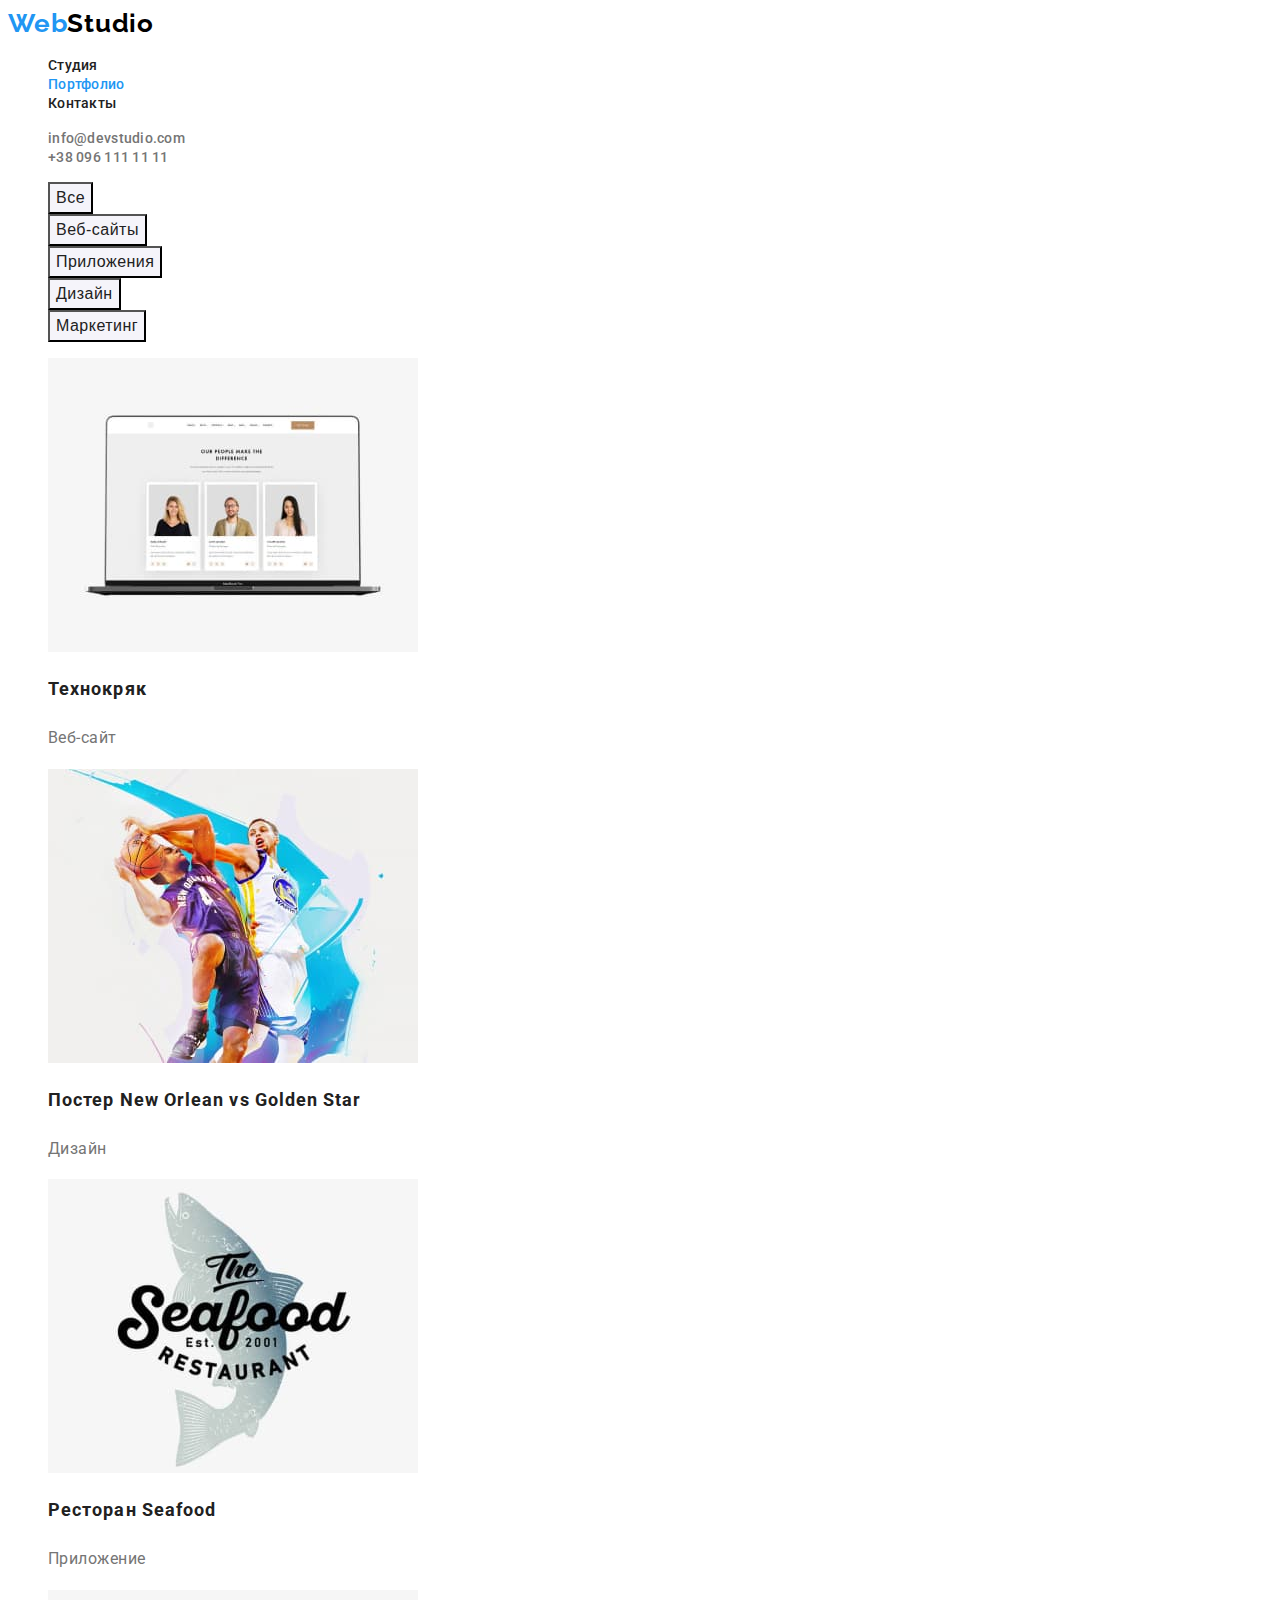
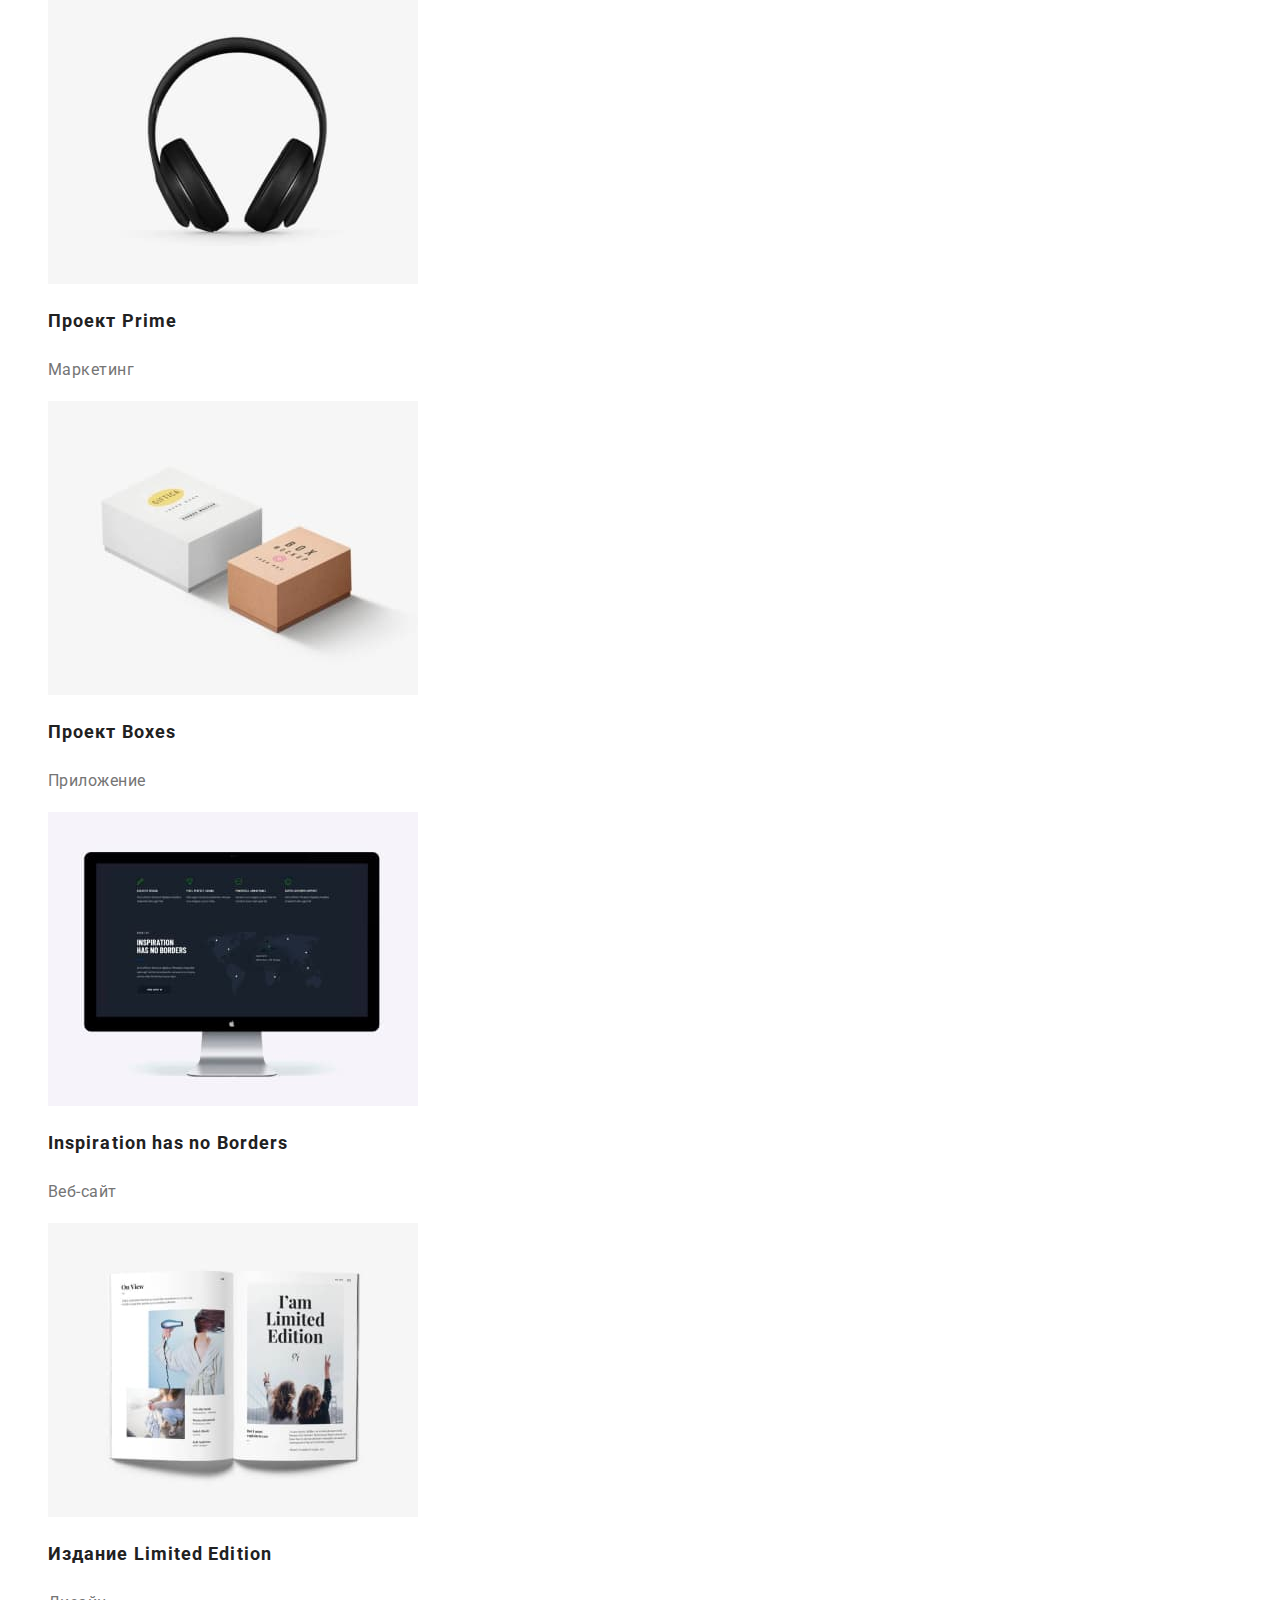
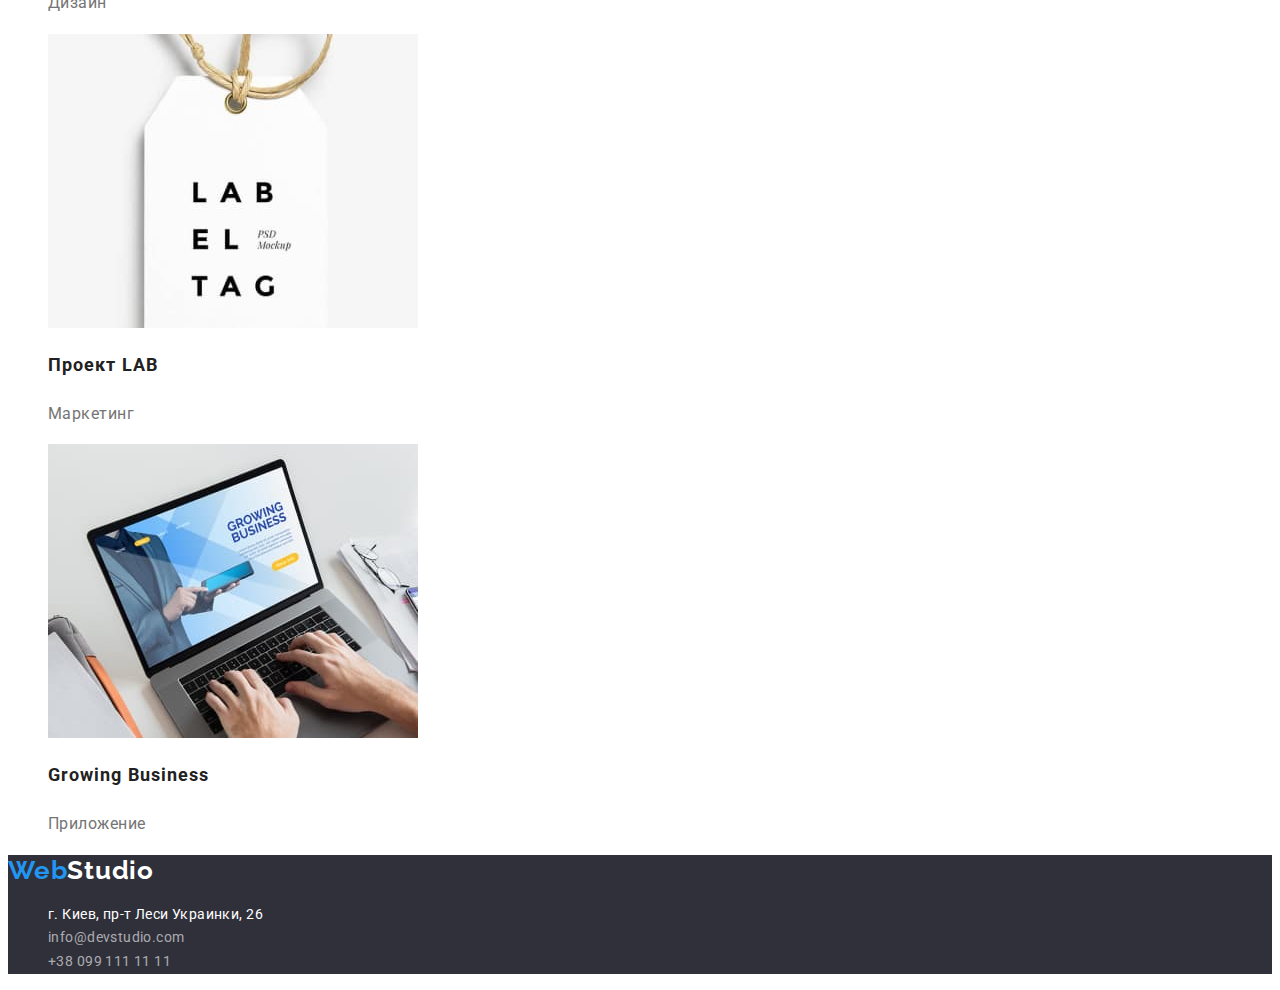
==== portfolio.html @ 878da21d "initial" ====
<!DOCTYPE html>
<html lang="ru">
  <head>
    <link
      rel="stylesheet"
      href="https://cdnjs.cloudflare.com/ajax/libs/modern-normalize/1.1.0/modern-normalize.min.css"
      integrity="sha512-wpPYUAdjBVSE4KJnH1VR1HeZfpl1ub8YT/NKx4PuQ5NmX2tKuGu6U/JRp5y+Y8XG2tV+wKQpNHVUX03MfMFn9Q=="
      crossorigin="anonymous"
      referrerpolicy="no-referrer"
    />
    <meta charset="UTF-8" />
    <meta http-equiv="X-UA-Compatible" content="IE=edge" />
    <meta name="viewport" content="width=device-width, initial-scale=1.0" />
    <title>Document</title>
    <link rel="preconnect" href="https://fonts.googleapis.com" />
    <link rel="preconnect" href="https://fonts.gstatic.com" crossorigin />
    <link
      href="https://fonts.googleapis.com/css2?family=Raleway:wght@700&family=Roboto:wght@400;500;700;900&display=swap"
      rel="stylesheet"
    />
    <link rel="stylesheet" href="./css/styles.css" />
  </head>

  <body>
    <header>
      <nav>
        <a class="logo link" lang="en" href="./index.html"
          ><span>Web</span>Studio
        </a>
        <ul class="site-nav list">
          <li>
            <a class="header-link link" href="./index.html">Студия</a>
          </li>
          <li>
            <a class="header-link link current" href="./portfolio.html">
              Портфолио
            </a>
          </li>
          <li>
            <a class="header-link link" href="">Контакты</a>
          </li>
        </ul>
      </nav>
      <ul class="header-contact-list list">
        <li>
          <a class="header-contact-link link" href="mailto:info@devstudio.com">
            info@devstudio.com
          </a>
        </li>
        <li>
          <a class="header-contact-link link" href="tel:+380961111111">
            +38 096 111 11 11
          </a>
        </li>
      </ul>
    </header>

    <main>
      <section class="section">
        <!-- Портфолио -->
        <!-- <h1>Наши проекты</h1> -->

        <!-- Фильтр -->
        <ul class="list">
          <li>
            <button class="radiobutton button secondary" type="button">
              Все
            </button>
          </li>
          <li>
            <button class="radiobutton button secondary" type="button">
              Веб-сайты
            </button>
          </li>
          <li>
            <button class="radiobutton button secondary" type="button">
              Приложения
            </button>
          </li>
          <li>
            <button class="radiobutton button secondary" type="button">
              Дизайн
            </button>
          </li>
          <li>
            <button class="radiobutton button secondary" type="button">
              Маркетинг
            </button>
          </li>
        </ul>

        <ul class="portfolio list">
          <li>
            <a class="link" href="">
              <img
                src="./images/portfolio/1-tekhnokriak.jpg"
                alt="Экран ноутбука"
                width="370"
                height="294"
              />
              <h2 class="title">Технокряк</h2>
              <p class="project-kind">Веб-сайт</p>
            </a>
          </li>

          <li>
            <a class="link" href="">
              <img
                src="./images/portfolio/2-neworlean.jpg"
                alt="Два баскетболиста"
                width="370"
                height="294"
              />
              <h2 class="title">
                Постер <span lang="en">New Orlean vs Golden Star</span>
              </h2>
              <p class="project-kind">Дизайн</p>
            </a>
          </li>

          <li>
            <a class="link" href="">
              <img
                src="./images/portfolio/3-seafood.jpg"
                alt="Логотип с рыбой"
                width="370"
                height="294"
              />
              <h2 class="title">Ресторан <span lang="en">Seafood</span></h2>
              <p class="project-kind">Приложение</p>
            </a>
          </li>

          <li>
            <a class="link" href="">
              <img
                src="./images/portfolio/4-prime.jpg"
                alt="Наушники"
                width="370"
                height="294"
              />
              <h2 class="title">Проект <span lang="en">Prime</span></h2>
              <p class="project-kind">Маркетинг</p>
            </a>
          </li>

          <li>
            <a class="link" href="">
              <img
                src="./images/portfolio/5-boxes.jpg"
                alt="Два контейнера"
                width="370"
                height="294"
              />
              <h2 class="title">Проект <span lang="en">Boxes</span></h2>
              <p class="project-kind">Приложение</p>
            </a>
          </li>

          <li>
            <a class="link" href="">
              <img
                src="./images/portfolio/6-inspiration.jpg"
                alt="Монитор с изображением карты мира"
                width="370"
                height="294"
              />
              <h2 class="title">
                <span lang="en">Inspiration has no Borders</span>
              </h2>
              <p class="project-kind">Веб-сайт</p>
            </a>
          </li>

          <li>
            <a class="link" href="">
              <img
                src="./images/portfolio/7-limitededit.jpg"
                alt="Открытая книга"
                width="370"
                height="294"
              />
              <h2 class="title">
                Издание <span lang="en">Limited Edition</span>
              </h2>
              <p class="project-kind">Дизайн</p>
            </a>
          </li>

          <li>
            <a class="link" href="">
              <img
                src="./images/portfolio/8-lab.jpg"
                alt="Бирка с логотипом"
                width="370"
                height="294"
              />
              <h2 class="title">Проект <span lang="en">LAB</span></h2>
              <p class="project-kind">Маркетинг</p>
            </a>
          </li>

          <li>
            <a class="link" href="">
              <img
                src="./images/portfolio/9-growing.jpg"
                alt="Откытый ноутбук"
                width="370"
                height="294"
              />
              <h2 class="title"><span lang="en">Growing Business</span></h2>
              <p class="project-kind">Приложение</p>
            </a>
          </li>
        </ul>
      </section>
    </main>

    <footer>
      <a class="logo link" lang="en" href="./index.html">
        <span>Web</span>Studio
      </a>
      <address>
        <ul class="list">
          <li>
            <a
              class="footer-location link"
              href=""
              target="_blank"
              rel="noopener noreferrer"
              >г. Киев, пр-т Леси Украинки, 26
            </a>
          </li>
          <li>
            <a class="footer-contact link" href="mailto:info@example.com"
              >info@devstudio.com
            </a>
          </li>
          <li>
            <a class="footer-contact link" href="tel:+380991111111"
              >+38 099 111 11 11
            </a>
          </li>
        </ul>
      </address>
    </footer>
  </body>
</html>
---- css/styles.css ----
/* 
цвет  текста (заголовки) #212121
цвет текста (абзацы) #757575
белый #FFFFFF
белый вотричный rgba(255, 255, 255, 0.6)
лого #000000
акцент #2196F3
вторичный цвет фона #F5F4FA
фон футера #2F303A

*/

:root {
  --primary-text-color: #757575;
  --title-text-color: #212121;
  --accent-color: #2196f3;
  --primary-background-color: #ffffff;
  --secondary-background-color: #f5f4fa;
  --footer-background-color: #2f303a;
}

body {
  font-family: "roboto", sans-serif;
  background-color: var(--primary-background-color);
  color: var(--primary-text-color);
}

.list {
  list-style: none;
}

.link {
  text-decoration: none;
}

/* buttons */
.button.primary {
  color: #ffffff;
  background-color: var(--accent-color);
  text-align: center;
}
.button.primary:hover,
.button.primary:focus {
  color: var(--accent-color);
  background-color: var(--secondary-background-color);
}

.button.secondary {
  color: var(--title-text-color);
  background-color: var(--secondary-background-color);
  text-align: center;
}

.button.secondary:hover,
.button.secondary:focus {
  color: #ffffff;
  background-color: var(--accent-color);
}

/* logo */
.logo {
  font-family: "raleway", sans-serif;
  font-weight: 700;
  font-size: 26px;
  line-height: 1.2;
  letter-spacing: 0.03em;
  color: #000000;
}
.logo span {
  color: var(--accent-color);
}

/* site-nav */

.header-link {
  color: var(--title-text-color);
  font-weight: 500;
  font-size: 14px;
  line-height: 1.14;
  letter-spacing: 0.02em;
}

.header-link.current {
  color: var(--accent-color);
}

.header-contact-link {
  color: var(--primary-text-color);
  font-weight: 500;
  font-size: 14px;
  line-height: 1.14;
  letter-spacing: 0.02em;
}

.header-link:hover,
.header-contact-link:hover,
.header-link:focus,
.header-contact-link:focus,
.footer-location:hover,
.footer-location:focus,
.footer-contact:hover,
.footer-contact:focus {
  color: var(--accent-color);
}

/* hero */
.hero-title {
  color: #ffffff;
  font-weight: 900;
  font-size: 44px;
  line-height: 1.36;
  text-align: center;
  letter-spacing: 0.06em;
  text-transform: uppercase;
}

.hero {
  background-color: var(--footer-background-color);
}

.hero .button {
  font-weight: bold;
  font-size: 16px;
  line-height: 1.87;
  display: flex;
  align-items: center;
  letter-spacing: 0.06em;
}

/* section */
.section-title {
  color: var(--title-text-color);
  font-weight: 700;
  font-size: 36px;
  line-height: 1.17;
  text-align: center;
  letter-spacing: 0.03em;
}

/* benefits */
.benefits .title {
  color: var(--title-text-color);
  font-weight: 700;
  font-size: 14px;
  line-height: 1.14;
  letter-spacing: 0.03em;
  text-transform: uppercase;
}
.benefits p {
  font-weight: 400;
  font-size: 14px;
  line-height: 1.71;
  letter-spacing: 0.03em;
}

/* team */

.team.section {
  background-color: var(--secondary-background-color);
}

.team-name {
  color: var(--title-text-color);
  font-weight: 500;
  font-size: 16px;
  line-height: 1.19;
  text-align: center;
  letter-spacing: 0.03em;
}
.team-function {
  font-weight: 400;
  font-size: 16px;
  line-height: 1.19;
  text-align: center;
  letter-spacing: 0.03em;
}

/* footer */
footer {
  background-color: var(--footer-background-color);
}
footer .logo {
  color: #ffffff;
}

.footer-location {
  color: #ffffff;
  font-style: normal;
  font-weight: 400;
  font-size: 14px;
  line-height: 1.71;
  letter-spacing: 0.03em;
}

.footer-contact {
  color: rgba(255, 255, 255, 0.6);
  font-style: normal;
  font-weight: 400;
  font-size: 14px;
  line-height: 1.71;
  letter-spacing: 0.03em;
}

/* portfolio */

.radiobutton {
  color: var(--title-text-color);
  background-color: var(--secondary-background-color);
  font-weight: 500;
  font-size: 16px;
  line-height: 1.62;
  letter-spacing: 0.03em;
}

.portfolio .title {
  color: var(--title-text-color);
  font-weight: 700;
  font-size: 18px;
  line-height: 2;
  letter-spacing: 0.06em;
}

.portfolio .project-kind {
  color: var(--primary-text-color);
  font-weight: 400;
  font-size: 16px;
  line-height: 1.87;
  letter-spacing: 0.03em;
}
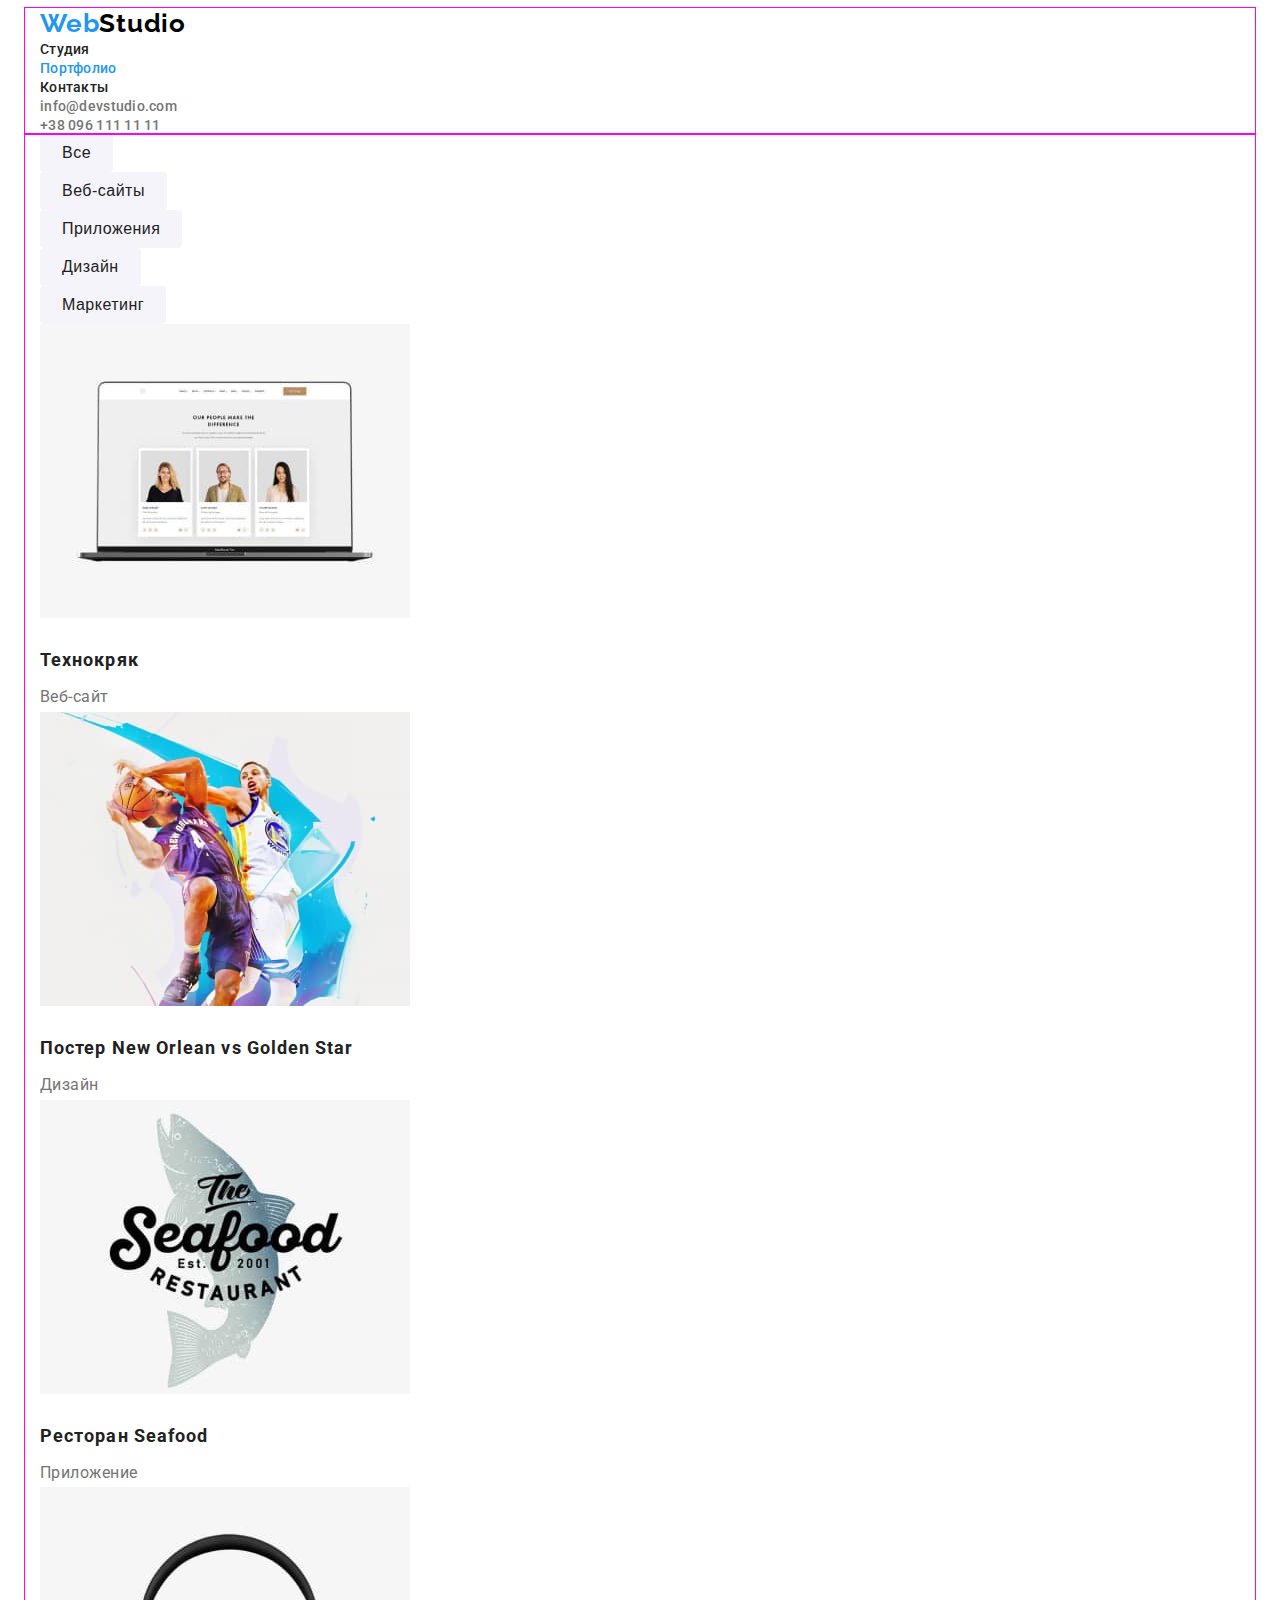
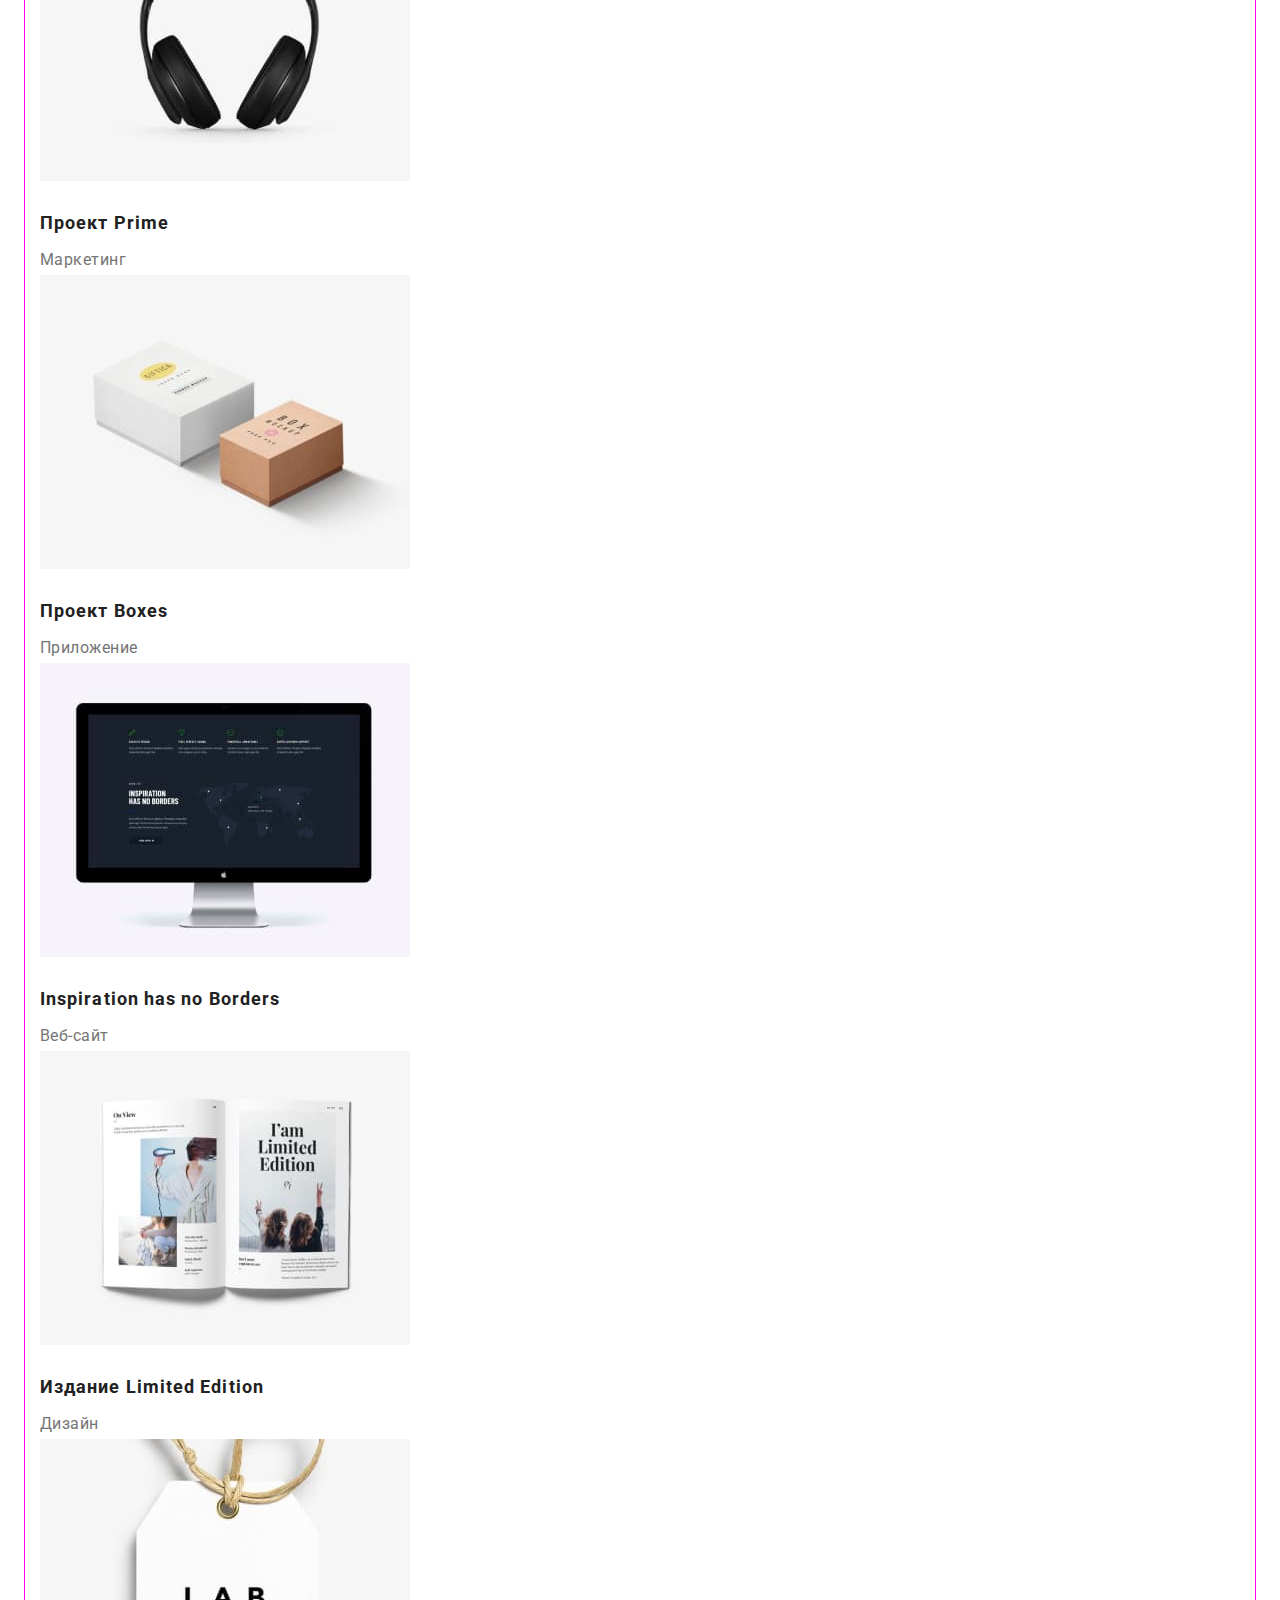
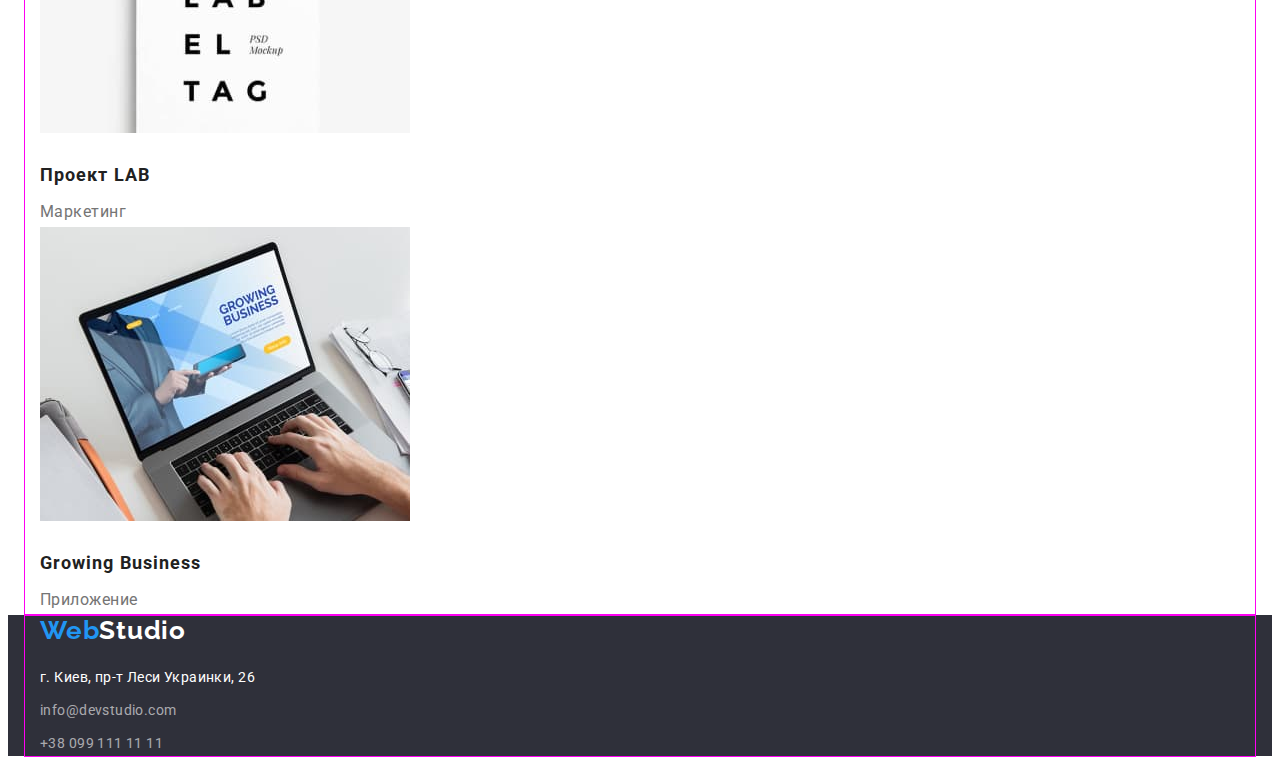
==== commit 1400ffbf: "add conteiners and set vertical margins" ====
--- a/portfolio.html
+++ b/portfolio.html
@@ -1,13 +1,6 @@
 <!DOCTYPE html>
 <html lang="ru">
   <head>
-    <link
-      rel="stylesheet"
-      href="https://cdnjs.cloudflare.com/ajax/libs/modern-normalize/1.1.0/modern-normalize.min.css"
-      integrity="sha512-wpPYUAdjBVSE4KJnH1VR1HeZfpl1ub8YT/NKx4PuQ5NmX2tKuGu6U/JRp5y+Y8XG2tV+wKQpNHVUX03MfMFn9Q=="
-      crossorigin="anonymous"
-      referrerpolicy="no-referrer"
-    />
     <meta charset="UTF-8" />
     <meta http-equiv="X-UA-Compatible" content="IE=edge" />
     <meta name="viewport" content="width=device-width, initial-scale=1.0" />
@@ -18,41 +11,53 @@
       href="https://fonts.googleapis.com/css2?family=Raleway:wght@700&family=Roboto:wght@400;500;700;900&display=swap"
       rel="stylesheet"
     />
+    <link
+      rel="stylesheet"
+      href="https://cdnjs.cloudflare.com/ajax/libs/modern-normalize/1.1.0/modern-normalize.min.css"
+      integrity="sha512-wpPYUAdjBVSE4KJnH1VR1HeZfpl1ub8YT/NKx4PuQ5NmX2tKuGu6U/JRp5y+Y8XG2tV+wKQpNHVUX03MfMFn9Q=="
+      crossorigin="anonymous"
+      referrerpolicy="no-referrer"
+    />
     <link rel="stylesheet" href="./css/styles.css" />
   </head>
 
   <body>
     <header>
-      <nav>
-        <a class="logo link" lang="en" href="./index.html"
-          ><span>Web</span>Studio
-        </a>
-        <ul class="site-nav list">
+      <div class="container">
+        <nav>
+          <a class="logo link" lang="en" href="./index.html"
+            ><span>Web</span>Studio
+          </a>
+          <ul class="site-nav list">
+            <li>
+              <a class="header-link link" href="./index.html">Студия</a>
+            </li>
+            <li>
+              <a class="header-link link current" href="./portfolio.html">
+                Портфолио
+              </a>
+            </li>
+            <li>
+              <a class="header-link link" href="">Контакты</a>
+            </li>
+          </ul>
+        </nav>
+        <ul class="header-contact-list list">
           <li>
-            <a class="header-link link" href="./index.html">Студия</a>
-          </li>
-          <li>
-            <a class="header-link link current" href="./portfolio.html">
-              Портфолио
+            <a
+              class="header-contact-link link"
+              href="mailto:info@devstudio.com"
+            >
+              info@devstudio.com
             </a>
           </li>
           <li>
-            <a class="header-link link" href="">Контакты</a>
+            <a class="header-contact-link link" href="tel:+380961111111">
+              +38 096 111 11 11
+            </a>
           </li>
         </ul>
-      </nav>
-      <ul class="header-contact-list list">
-        <li>
-          <a class="header-contact-link link" href="mailto:info@devstudio.com">
-            info@devstudio.com
-          </a>
-        </li>
-        <li>
-          <a class="header-contact-link link" href="tel:+380961111111">
-            +38 096 111 11 11
-          </a>
-        </li>
-      </ul>
+      </div>
     </header>
 
     <main>
@@ -61,188 +66,201 @@
         <!-- <h1>Наши проекты</h1> -->
 
         <!-- Фильтр -->
-        <ul class="list">
-          <li>
-            <button class="radiobutton button secondary" type="button">
-              Все
-            </button>
-          </li>
-          <li>
-            <button class="radiobutton button secondary" type="button">
-              Веб-сайты
-            </button>
-          </li>
-          <li>
-            <button class="radiobutton button secondary" type="button">
-              Приложения
-            </button>
-          </li>
-          <li>
-            <button class="radiobutton button secondary" type="button">
-              Дизайн
-            </button>
-          </li>
-          <li>
-            <button class="radiobutton button secondary" type="button">
-              Маркетинг
-            </button>
-          </li>
-        </ul>
-
-        <ul class="portfolio list">
-          <li>
-            <a class="link" href="">
-              <img
-                src="./images/portfolio/1-tekhnokriak.jpg"
-                alt="Экран ноутбука"
-                width="370"
-                height="294"
-              />
-              <h2 class="title">Технокряк</h2>
-              <p class="project-kind">Веб-сайт</p>
-            </a>
-          </li>
-
-          <li>
-            <a class="link" href="">
-              <img
-                src="./images/portfolio/2-neworlean.jpg"
-                alt="Два баскетболиста"
-                width="370"
-                height="294"
-              />
-              <h2 class="title">
-                Постер <span lang="en">New Orlean vs Golden Star</span>
-              </h2>
-              <p class="project-kind">Дизайн</p>
-            </a>
-          </li>
-
-          <li>
-            <a class="link" href="">
-              <img
-                src="./images/portfolio/3-seafood.jpg"
-                alt="Логотип с рыбой"
-                width="370"
-                height="294"
-              />
-              <h2 class="title">Ресторан <span lang="en">Seafood</span></h2>
-              <p class="project-kind">Приложение</p>
-            </a>
-          </li>
-
-          <li>
-            <a class="link" href="">
-              <img
-                src="./images/portfolio/4-prime.jpg"
-                alt="Наушники"
-                width="370"
-                height="294"
-              />
-              <h2 class="title">Проект <span lang="en">Prime</span></h2>
-              <p class="project-kind">Маркетинг</p>
-            </a>
-          </li>
-
-          <li>
-            <a class="link" href="">
-              <img
-                src="./images/portfolio/5-boxes.jpg"
-                alt="Два контейнера"
-                width="370"
-                height="294"
-              />
-              <h2 class="title">Проект <span lang="en">Boxes</span></h2>
-              <p class="project-kind">Приложение</p>
-            </a>
-          </li>
-
-          <li>
-            <a class="link" href="">
-              <img
-                src="./images/portfolio/6-inspiration.jpg"
-                alt="Монитор с изображением карты мира"
-                width="370"
-                height="294"
-              />
-              <h2 class="title">
-                <span lang="en">Inspiration has no Borders</span>
-              </h2>
-              <p class="project-kind">Веб-сайт</p>
-            </a>
-          </li>
-
-          <li>
-            <a class="link" href="">
-              <img
-                src="./images/portfolio/7-limitededit.jpg"
-                alt="Открытая книга"
-                width="370"
-                height="294"
-              />
-              <h2 class="title">
-                Издание <span lang="en">Limited Edition</span>
-              </h2>
-              <p class="project-kind">Дизайн</p>
-            </a>
-          </li>
-
-          <li>
-            <a class="link" href="">
-              <img
-                src="./images/portfolio/8-lab.jpg"
-                alt="Бирка с логотипом"
-                width="370"
-                height="294"
-              />
-              <h2 class="title">Проект <span lang="en">LAB</span></h2>
-              <p class="project-kind">Маркетинг</p>
-            </a>
-          </li>
-
-          <li>
-            <a class="link" href="">
-              <img
-                src="./images/portfolio/9-growing.jpg"
-                alt="Откытый ноутбук"
-                width="370"
-                height="294"
-              />
-              <h2 class="title"><span lang="en">Growing Business</span></h2>
-              <p class="project-kind">Приложение</p>
-            </a>
-          </li>
-        </ul>
+        <div class="container">
+          <ul class="list">
+            <li>
+              <button class="radiobutton button secondary" type="button">
+                Все
+              </button>
+            </li>
+            <li>
+              <button class="radiobutton button secondary" type="button">
+                Веб-сайты
+              </button>
+            </li>
+            <li>
+              <button class="radiobutton button secondary" type="button">
+                Приложения
+              </button>
+            </li>
+            <li>
+              <button class="radiobutton button secondary" type="button">
+                Дизайн
+              </button>
+            </li>
+            <li>
+              <button class="radiobutton button secondary" type="button">
+                Маркетинг
+              </button>
+            </li>
+          </ul>
+
+          <ul class="portfolio list">
+            <li>
+              <a class="link" href="">
+                <img
+                  class="project-image"
+                  src="./images/portfolio/1-tekhnokriak.jpg"
+                  alt="Экран ноутбука"
+                  width="370"
+                  height="294"
+                />
+                <h2 class="title">Технокряк</h2>
+                <p class="project-kind">Веб-сайт</p>
+              </a>
+            </li>
+
+            <li>
+              <a class="link" href="">
+                <img
+                  class="project-image"
+                  src="./images/portfolio/2-neworlean.jpg"
+                  alt="Два баскетболиста"
+                  width="370"
+                  height="294"
+                />
+                <h2 class="title">
+                  Постер <span lang="en">New Orlean vs Golden Star</span>
+                </h2>
+                <p class="project-kind">Дизайн</p>
+              </a>
+            </li>
+
+            <li>
+              <a class="link" href="">
+                <img
+                  class="project-image"
+                  src="./images/portfolio/3-seafood.jpg"
+                  alt="Логотип с рыбой"
+                  width="370"
+                  height="294"
+                />
+                <h2 class="title">Ресторан <span lang="en">Seafood</span></h2>
+                <p class="project-kind">Приложение</p>
+              </a>
+            </li>
+
+            <li>
+              <a class="link" href="">
+                <img
+                  class="project-image"
+                  src="./images/portfolio/4-prime.jpg"
+                  alt="Наушники"
+                  width="370"
+                  height="294"
+                />
+                <h2 class="title">Проект <span lang="en">Prime</span></h2>
+                <p class="project-kind">Маркетинг</p>
+              </a>
+            </li>
+
+            <li>
+              <a class="link" href="">
+                <img
+                  class="project-image"
+                  src="./images/portfolio/5-boxes.jpg"
+                  alt="Два контейнера"
+                  width="370"
+                  height="294"
+                />
+                <h2 class="title">Проект <span lang="en">Boxes</span></h2>
+                <p class="project-kind">Приложение</p>
+              </a>
+            </li>
+
+            <li>
+              <a class="link" href="">
+                <img
+                  class="project-image"
+                  src="./images/portfolio/6-inspiration.jpg"
+                  alt="Монитор с изображением карты мира"
+                  width="370"
+                  height="294"
+                />
+                <h2 class="title">
+                  <span lang="en">Inspiration has no Borders</span>
+                </h2>
+                <p class="project-kind">Веб-сайт</p>
+              </a>
+            </li>
+
+            <li>
+              <a class="link" href="">
+                <img
+                  class="project-image"
+                  src="./images/portfolio/7-limitededit.jpg"
+                  alt="Открытая книга"
+                  width="370"
+                  height="294"
+                />
+                <h2 class="title">
+                  Издание <span lang="en">Limited Edition</span>
+                </h2>
+                <p class="project-kind">Дизайн</p>
+              </a>
+            </li>
+
+            <li>
+              <a class="link" href="">
+                <img
+                  class="project-image"
+                  src="./images/portfolio/8-lab.jpg"
+                  alt="Бирка с логотипом"
+                  width="370"
+                  height="294"
+                />
+                <h2 class="title">Проект <span lang="en">LAB</span></h2>
+                <p class="project-kind">Маркетинг</p>
+              </a>
+            </li>
+
+            <li>
+              <a class="link" href="">
+                <img
+                  class="project-image"
+                  src="./images/portfolio/9-growing.jpg"
+                  alt="Откытый ноутбук"
+                  width="370"
+                  height="294"
+                />
+                <h2 class="title"><span lang="en">Growing Business</span></h2>
+                <p class="project-kind">Приложение</p>
+              </a>
+            </li>
+          </ul>
+        </div>
       </section>
     </main>
 
     <footer>
-      <a class="logo link" lang="en" href="./index.html">
-        <span>Web</span>Studio
-      </a>
-      <address>
-        <ul class="list">
-          <li>
-            <a
-              class="footer-location link"
-              href=""
-              target="_blank"
-              rel="noopener noreferrer"
-              >г. Киев, пр-т Леси Украинки, 26
-            </a>
-          </li>
-          <li>
-            <a class="footer-contact link" href="mailto:info@example.com"
-              >info@devstudio.com
-            </a>
-          </li>
-          <li>
-            <a class="footer-contact link" href="tel:+380991111111"
-              >+38 099 111 11 11
-            </a>
-          </li>
-        </ul>
-      </address>
+      <div class="container">
+        <a class="logo link" lang="en" href="./index.html">
+          <span>Web</span>Studio
+        </a>
+        <address>
+          <ul class="footer-list list">
+            <li class="list-item">
+              <a
+                class="footer-location link"
+                href=""
+                target="_blank"
+                rel="noopener noreferrer"
+                >г. Киев, пр-т Леси Украинки, 26
+              </a>
+            </li>
+            <li class="list-item">
+              <a class="footer-contact link" href="mailto:info@example.com"
+                >info@devstudio.com
+              </a>
+            </li>
+            <li class="list-item">
+              <a class="footer-contact link" href="tel:+380991111111"
+                >+38 099 111 11 11
+              </a>
+            </li>
+          </ul>
+        </address>
+      </div>
     </footer>
   </body>
 </html>
--- a/css/styles.css
+++ b/css/styles.css
@@ -25,8 +25,19 @@
   color: var(--primary-text-color);
 }
 
+.container {
+  width: 1200px;
+  padding-left: 15px;
+  padding-right: 15px;
+  outline: #ff00f2 solid 1px;
+  margin-left: auto;
+  margin-right: auto;
+}
+
 .list {
   list-style: none;
+  margin: 0;
+  padding: 0;
 }
 
 .link {
@@ -37,8 +48,12 @@
 .button.primary {
   color: #ffffff;
   background-color: var(--accent-color);
-  text-align: center;
-}
+  border: transparent;
+  text-align: center;
+  padding: 10px 32px;
+  border-radius: 4px;
+}
+
 .button.primary:hover,
 .button.primary:focus {
   color: var(--accent-color);
@@ -48,7 +63,10 @@
 .button.secondary {
   color: var(--title-text-color);
   background-color: var(--secondary-background-color);
-  text-align: center;
+  border: transparent;
+  text-align: center;
+  padding: 6px 22px;
+  border-radius: 4px;
 }
 
 .button.secondary:hover,
@@ -112,6 +130,8 @@
   text-align: center;
   letter-spacing: 0.06em;
   text-transform: uppercase;
+  margin-top: 0;
+  margin-bottom: 30px;
 }
 
 .hero {
@@ -135,6 +155,7 @@
   line-height: 1.17;
   text-align: center;
   letter-spacing: 0.03em;
+  margin-top: 0;
 }
 
 /* benefits */
@@ -145,12 +166,21 @@
   line-height: 1.14;
   letter-spacing: 0.03em;
   text-transform: uppercase;
+  margin-top: 0;
+  margin-bottom: 10px;
 }
 .benefits p {
   font-weight: 400;
   font-size: 14px;
   line-height: 1.71;
   letter-spacing: 0.03em;
+  margin-top: 0;
+  margin-bottom: 0;
+}
+
+/* servises */
+.services .section-title {
+  margin-bottom: 50px;
 }
 
 /* team */
@@ -158,14 +188,23 @@
 .team.section {
   background-color: var(--secondary-background-color);
 }
-
-.team-name {
+.team .section-title {
+  margin-bottom: 50px;
+}
+
+.team-image {
+  margin-bottom: 30px;
+}
+
+.team .team-name {
   color: var(--title-text-color);
   font-weight: 500;
   font-size: 16px;
   line-height: 1.19;
   text-align: center;
   letter-spacing: 0.03em;
+  margin-top: 0;
+  margin-bottom: 10px;
 }
 .team-function {
   font-weight: 400;
@@ -173,6 +212,8 @@
   line-height: 1.19;
   text-align: center;
   letter-spacing: 0.03em;
+  margin-top: 0;
+  margin-bottom: 0;
 }
 
 /* footer */
@@ -180,7 +221,9 @@
   background-color: var(--footer-background-color);
 }
 footer .logo {
-  color: #ffffff;
+  display: inline-block;
+  color: #ffffff;
+  margin-bottom: 20px;
 }
 
 .footer-location {
@@ -201,6 +244,14 @@
   letter-spacing: 0.03em;
 }
 
+.list-item {
+  margin-bottom: 9px;
+}
+
+.list-item:last-child {
+  margin-bottom: 0;
+}
+
 /* portfolio */
 
 .radiobutton {
@@ -210,6 +261,10 @@
   font-size: 16px;
   line-height: 1.62;
   letter-spacing: 0.03em;
+}
+
+.project-image {
+  margin-bottom: 20px;
 }
 
 .portfolio .title {
@@ -218,6 +273,8 @@
   font-size: 18px;
   line-height: 2;
   letter-spacing: 0.06em;
+  margin-top: 0;
+  margin-bottom: 4px;
 }
 
 .portfolio .project-kind {
@@ -226,4 +283,6 @@
   font-size: 16px;
   line-height: 1.87;
   letter-spacing: 0.03em;
-}
+  margin-top: 0;
+  margin-bottom: 0;
+}
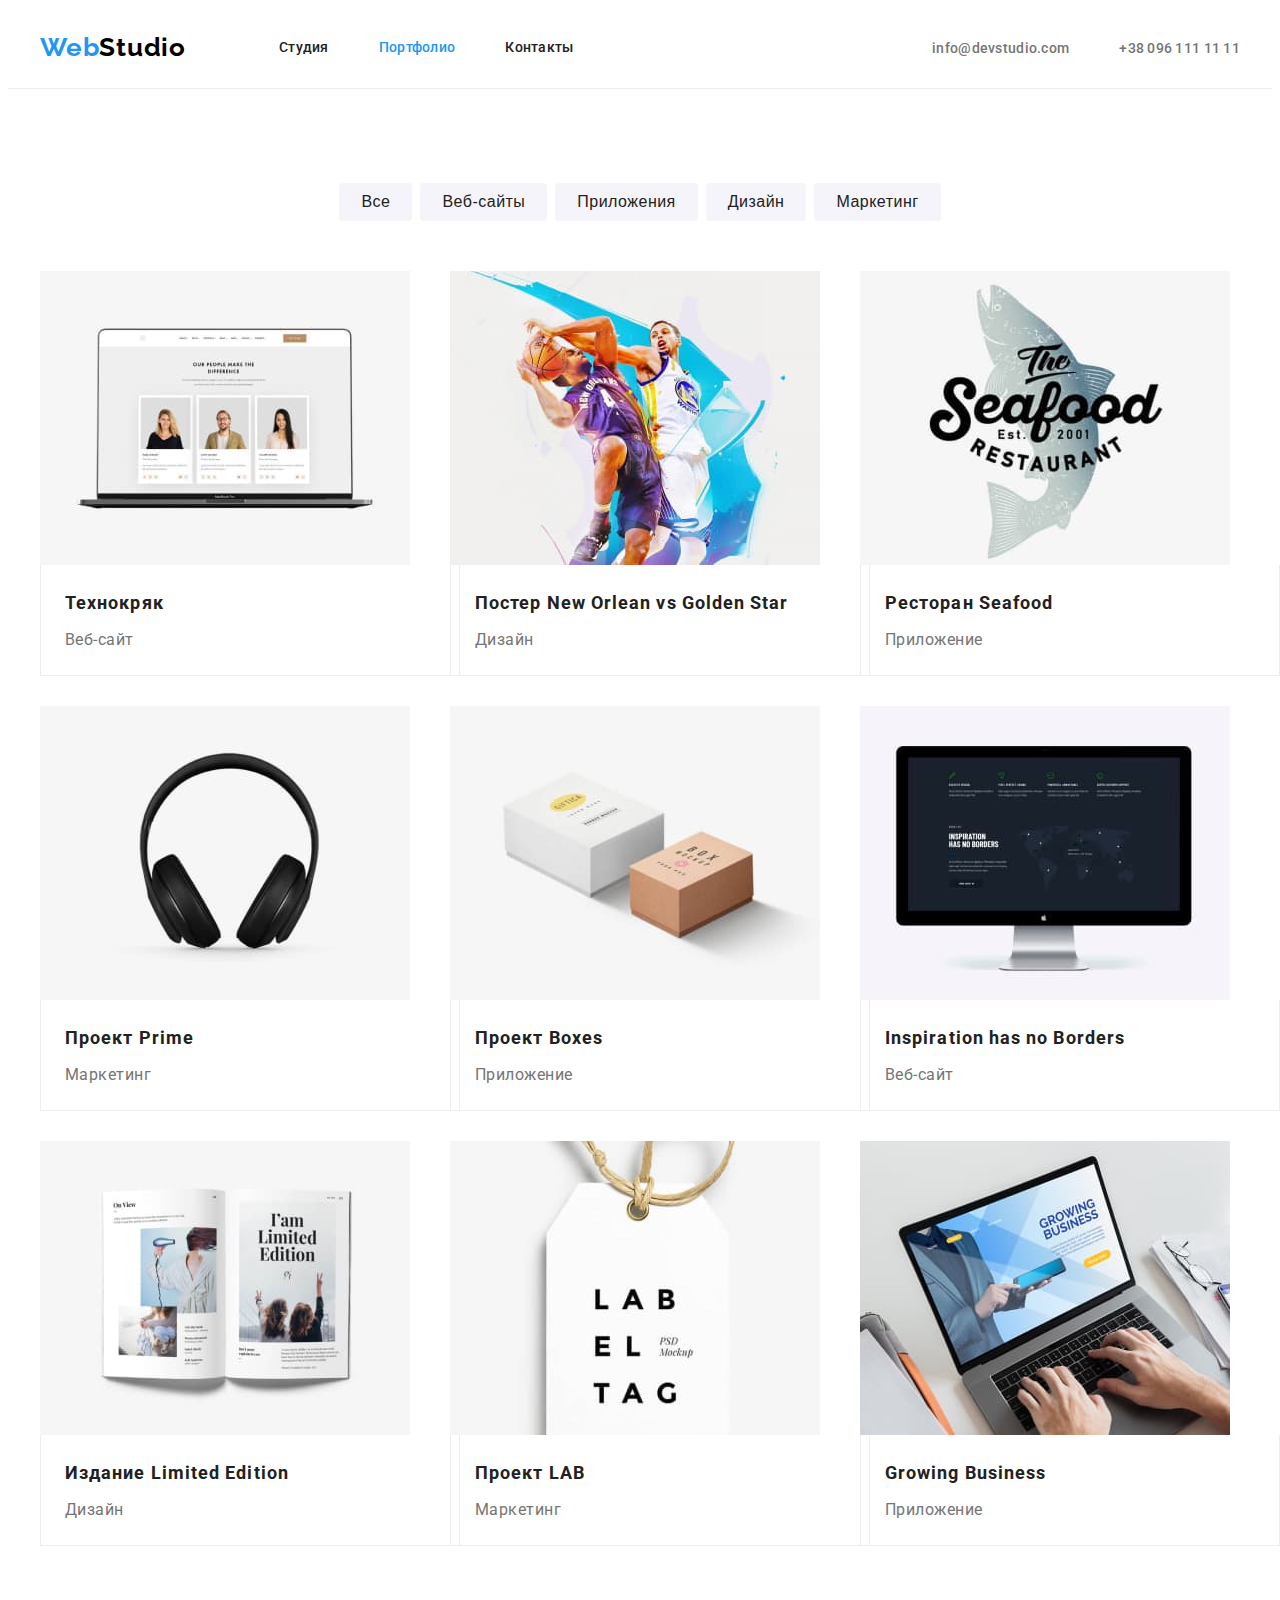
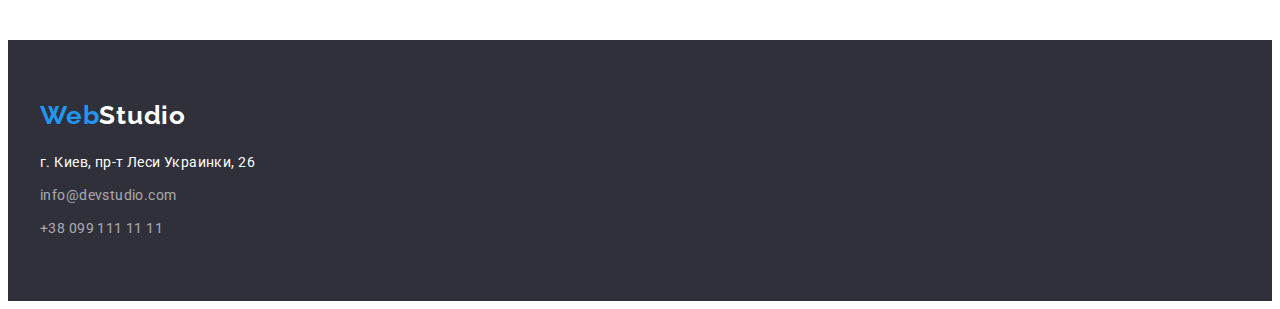
==== commit 60bc6824: "add flex-containers and paddings" ====
--- a/portfolio.html
+++ b/portfolio.html
@@ -23,27 +23,27 @@
 
   <body>
     <header>
-      <div class="container">
-        <nav>
-          <a class="logo link" lang="en" href="./index.html"
-            ><span>Web</span>Studio
+      <div class="container header-flex">
+        <nav class="main-nav">
+          <a class="logo link" lang="en" href="./index.html">
+            <span>Web</span>Studio
           </a>
           <ul class="site-nav list">
-            <li>
+            <li class="list-item">
               <a class="header-link link" href="./index.html">Студия</a>
             </li>
-            <li>
-              <a class="header-link link current" href="./portfolio.html">
-                Портфолио
-              </a>
-            </li>
-            <li>
+            <li class="list-item">
+              <a class="header-link link current" href="./portfolio.html"
+                >Портфолио</a
+              >
+            </li>
+            <li class="list-item">
               <a class="header-link link" href="">Контакты</a>
             </li>
           </ul>
         </nav>
         <ul class="header-contact-list list">
-          <li>
+          <li class="list-item">
             <a
               class="header-contact-link link"
               href="mailto:info@devstudio.com"
@@ -51,7 +51,7 @@
               info@devstudio.com
             </a>
           </li>
-          <li>
+          <li class="list-item">
             <a class="header-contact-link link" href="tel:+380961111111">
               +38 096 111 11 11
             </a>
@@ -61,42 +61,42 @@
     </header>
 
     <main>
-      <section class="section">
+      <section class="portfolio section">
         <!-- Портфолио -->
         <!-- <h1>Наши проекты</h1> -->
 
         <!-- Фильтр -->
         <div class="container">
-          <ul class="list">
-            <li>
+          <ul class="radiobutton-list list">
+            <li class="list-item">
               <button class="radiobutton button secondary" type="button">
                 Все
               </button>
             </li>
-            <li>
+            <li class="list-item">
               <button class="radiobutton button secondary" type="button">
                 Веб-сайты
               </button>
             </li>
-            <li>
+            <li class="list-item">
               <button class="radiobutton button secondary" type="button">
                 Приложения
               </button>
             </li>
-            <li>
+            <li class="list-item">
               <button class="radiobutton button secondary" type="button">
                 Дизайн
               </button>
             </li>
-            <li>
+            <li class="list-item">
               <button class="radiobutton button secondary" type="button">
                 Маркетинг
               </button>
             </li>
           </ul>
 
-          <ul class="portfolio list">
-            <li>
+          <ul class="portfolio-list list">
+            <li class="list-item">
               <a class="link" href="">
                 <img
                   class="project-image"
@@ -105,12 +105,14 @@
                   width="370"
                   height="294"
                 />
-                <h2 class="title">Технокряк</h2>
-                <p class="project-kind">Веб-сайт</p>
-              </a>
-            </li>
-
-            <li>
+                <div class="project-name">
+                  <h2 class="title">Технокряк</h2>
+                  <p class="project-kind">Веб-сайт</p>
+                </div>
+              </a>
+            </li>
+
+            <li class="list-item">
               <a class="link" href="">
                 <img
                   class="project-image"
@@ -119,14 +121,16 @@
                   width="370"
                   height="294"
                 />
-                <h2 class="title">
-                  Постер <span lang="en">New Orlean vs Golden Star</span>
-                </h2>
-                <p class="project-kind">Дизайн</p>
-              </a>
-            </li>
-
-            <li>
+                <div class="project-name">
+                  <h2 class="title">
+                    Постер <span lang="en">New Orlean vs Golden Star</span>
+                  </h2>
+                  <p class="project-kind">Дизайн</p>
+                </div>
+              </a>
+            </li>
+
+            <li class="list-item">
               <a class="link" href="">
                 <img
                   class="project-image"
@@ -135,12 +139,14 @@
                   width="370"
                   height="294"
                 />
-                <h2 class="title">Ресторан <span lang="en">Seafood</span></h2>
-                <p class="project-kind">Приложение</p>
-              </a>
-            </li>
-
-            <li>
+                <div class="project-name">
+                  <h2 class="title">Ресторан <span lang="en">Seafood</span></h2>
+                  <p class="project-kind">Приложение</p>
+                </div>
+              </a>
+            </li>
+
+            <li class="list-item">
               <a class="link" href="">
                 <img
                   class="project-image"
@@ -149,12 +155,14 @@
                   width="370"
                   height="294"
                 />
-                <h2 class="title">Проект <span lang="en">Prime</span></h2>
-                <p class="project-kind">Маркетинг</p>
-              </a>
-            </li>
-
-            <li>
+                <div class="project-name">
+                  <h2 class="title">Проект <span lang="en">Prime</span></h2>
+                  <p class="project-kind">Маркетинг</p>
+                </div>
+              </a>
+            </li>
+
+            <li class="list-item">
               <a class="link" href="">
                 <img
                   class="project-image"
@@ -163,12 +171,14 @@
                   width="370"
                   height="294"
                 />
-                <h2 class="title">Проект <span lang="en">Boxes</span></h2>
-                <p class="project-kind">Приложение</p>
-              </a>
-            </li>
-
-            <li>
+                <div class="project-name">
+                  <h2 class="title">Проект <span lang="en">Boxes</span></h2>
+                  <p class="project-kind">Приложение</p>
+                </div>
+              </a>
+            </li>
+
+            <li class="list-item">
               <a class="link" href="">
                 <img
                   class="project-image"
@@ -177,14 +187,16 @@
                   width="370"
                   height="294"
                 />
-                <h2 class="title">
-                  <span lang="en">Inspiration has no Borders</span>
-                </h2>
-                <p class="project-kind">Веб-сайт</p>
-              </a>
-            </li>
-
-            <li>
+                <div class="project-name">
+                  <h2 class="title">
+                    <span lang="en">Inspiration has no Borders</span>
+                  </h2>
+                  <p class="project-kind">Веб-сайт</p>
+                </div>
+              </a>
+            </li>
+
+            <li class="list-item">
               <a class="link" href="">
                 <img
                   class="project-image"
@@ -193,14 +205,16 @@
                   width="370"
                   height="294"
                 />
-                <h2 class="title">
-                  Издание <span lang="en">Limited Edition</span>
-                </h2>
-                <p class="project-kind">Дизайн</p>
-              </a>
-            </li>
-
-            <li>
+                <div class="project-name">
+                  <h2 class="title">
+                    Издание <span lang="en">Limited Edition</span>
+                  </h2>
+                  <p class="project-kind">Дизайн</p>
+                </div>
+              </a>
+            </li>
+
+            <li class="list-item">
               <a class="link" href="">
                 <img
                   class="project-image"
@@ -209,12 +223,14 @@
                   width="370"
                   height="294"
                 />
-                <h2 class="title">Проект <span lang="en">LAB</span></h2>
-                <p class="project-kind">Маркетинг</p>
-              </a>
-            </li>
-
-            <li>
+                <div class="project-name">
+                  <h2 class="title">Проект <span lang="en">LAB</span></h2>
+                  <p class="project-kind">Маркетинг</p>
+                </div>
+              </a>
+            </li>
+
+            <li class="list-item">
               <a class="link" href="">
                 <img
                   class="project-image"
@@ -223,8 +239,10 @@
                   width="370"
                   height="294"
                 />
-                <h2 class="title"><span lang="en">Growing Business</span></h2>
-                <p class="project-kind">Приложение</p>
+                <div class="project-name">
+                  <h2 class="title"><span lang="en">Growing Business</span></h2>
+                  <p class="project-kind">Приложение</p>
+                </div>
               </a>
             </li>
           </ul>
--- a/css/styles.css
+++ b/css/styles.css
@@ -29,7 +29,6 @@
   width: 1200px;
   padding-left: 15px;
   padding-right: 15px;
-  outline: #ff00f2 solid 1px;
   margin-left: auto;
   margin-right: auto;
 }
@@ -75,8 +74,13 @@
   background-color: var(--accent-color);
 }
 
+header {
+  border-bottom: 1px solid #ececec;
+}
 /* logo */
 .logo {
+  display: block;
+  margin-right: 93px;
   font-family: "raleway", sans-serif;
   font-weight: 700;
   font-size: 26px;
@@ -89,8 +93,38 @@
 }
 
 /* site-nav */
+.site-nav {
+  display: flex;
+}
+
+.site-nav .list-item:not(:last-child) {
+  margin-right: 50px;
+}
+
+.header-contact-list {
+  display: flex;
+  margin-left: auto;
+}
+
+.header-contact-list .list-item:not(:last-child) {
+  margin-right: 50px;
+}
+
+.main-nav {
+  display: flex;
+  align-items: center;
+}
+
+.header-flex {
+  display: flex;
+  align-items: center;
+}
 
 .header-link {
+  display: block;
+  padding-top: 32px;
+  padding-bottom: 32px;
+
   color: var(--title-text-color);
   font-weight: 500;
   font-size: 14px;
@@ -123,6 +157,9 @@
 
 /* hero */
 .hero-title {
+  margin-top: 0;
+  margin-bottom: 30px;
+
   color: #ffffff;
   font-weight: 900;
   font-size: 44px;
@@ -130,15 +167,18 @@
   text-align: center;
   letter-spacing: 0.06em;
   text-transform: uppercase;
-  margin-top: 0;
-  margin-bottom: 30px;
 }
 
 .hero {
+  padding-top: 200px;
+  padding-bottom: 200px;
   background-color: var(--footer-background-color);
 }
 
 .hero .button {
+  margin-left: auto;
+  margin-right: auto;
+
   font-weight: bold;
   font-size: 16px;
   line-height: 1.87;
@@ -159,6 +199,20 @@
 }
 
 /* benefits */
+
+.benefits.section {
+  padding-top: 94px;
+  padding-bottom: 94px;
+}
+.benefits-list {
+  display: flex;
+  justify-content: space-between;
+}
+
+.benefits-list .list-item {
+  width: 270px;
+}
+
 .benefits .title {
   color: var(--title-text-color);
   font-weight: 700;
@@ -179,15 +233,42 @@
 }
 
 /* servises */
+
+.services.section {
+  padding-bottom: 94px;
+}
+
 .services .section-title {
   margin-bottom: 50px;
 }
 
+.services-list {
+  display: flex;
+  justify-content: space-between;
+}
+
 /* team */
 
 .team.section {
+  padding-top: 94px;
+  padding-bottom: 94px;
   background-color: var(--secondary-background-color);
 }
+
+.team-list {
+  display: flex;
+  justify-content: space-between;
+}
+
+.team .list-item {
+  width: 270px;
+  padding-bottom: 30px;
+  background-color: var(--primary-background-color);
+  border-radius: 0px 0px 4px 4px;
+  box-shadow: 0px 1px 3px rgba(0, 0, 0, 0.12), 0px 1px 1px rgba(0, 0, 0, 0.14),
+    0px 2px 1px rgba(0, 0, 0, 0.2);
+}
+
 .team .section-title {
   margin-bottom: 50px;
 }
@@ -218,10 +299,12 @@
 
 /* footer */
 footer {
+  padding-top: 60px;
+  padding-bottom: 60px;
   background-color: var(--footer-background-color);
 }
 footer .logo {
-  display: inline-block;
+  display: block;
   color: #ffffff;
   margin-bottom: 20px;
 }
@@ -244,15 +327,25 @@
   letter-spacing: 0.03em;
 }
 
-.list-item {
+footer .list-item:not(:last-child) {
   margin-bottom: 9px;
 }
 
-.list-item:last-child {
-  margin-bottom: 0;
-}
-
 /* portfolio */
+
+.portfolio.section {
+  padding-top: 94px;
+  padding-bottom: 94px;
+}
+
+.radiobutton-list {
+  display: flex;
+  justify-content: center;
+}
+
+.radiobutton-list {
+  margin-bottom: 50px;
+}
 
 .radiobutton {
   color: var(--title-text-color);
@@ -263,11 +356,11 @@
   letter-spacing: 0.03em;
 }
 
-.project-image {
-  margin-bottom: 20px;
-}
-
-.portfolio .title {
+.radiobutton-list .list-item:not(:last-child) {
+  margin-right: 8px;
+}
+
+.portfolio-list .title {
   color: var(--title-text-color);
   font-weight: 700;
   font-size: 18px;
@@ -277,7 +370,7 @@
   margin-bottom: 4px;
 }
 
-.portfolio .project-kind {
+.portfolio-list .project-kind {
   color: var(--primary-text-color);
   font-weight: 400;
   font-size: 16px;
@@ -286,3 +379,31 @@
   margin-top: 0;
   margin-bottom: 0;
 }
+
+.project-image {
+  display: block;
+}
+
+.project-name {
+  padding: 20px 24px;
+  width: 370px;
+  border: 1px solid #eeeeee;
+  border-top: transparent;
+}
+
+.portfolio-list {
+  display: flex;
+  flex-wrap: wrap;
+}
+
+.portfolio-list .list-item {
+  width: calc((100% - 60px) / 3);
+}
+
+.portfolio-list .list-item:not(:nth-child(3n)) {
+  margin-right: 30px;
+}
+
+.portfolio-list .list-item:not(:nth-last-child(-n + 3)) {
+  margin-bottom: 30px;
+}
